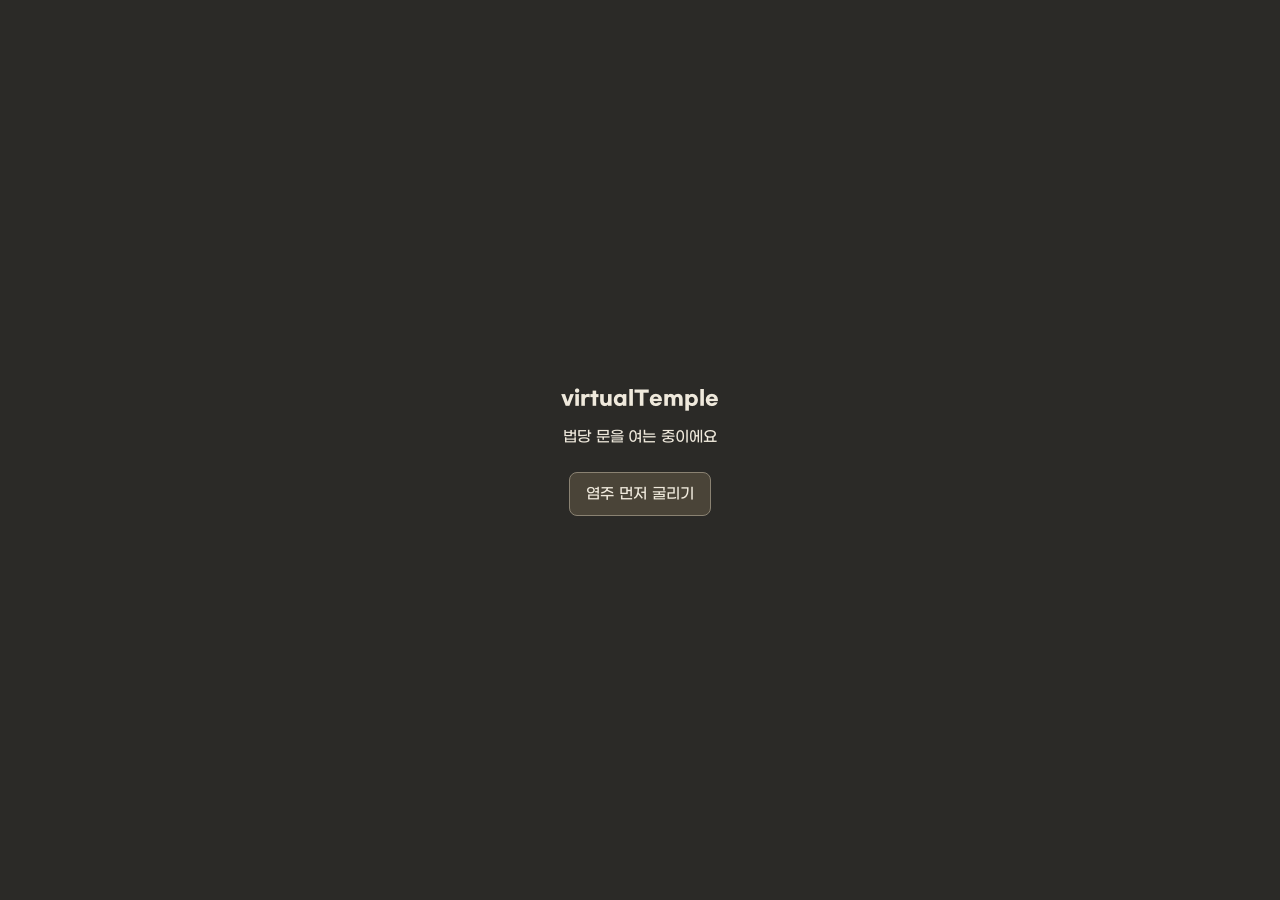
==== index.html @ 25caf983 "deploy: df808a8 빌드" ====
<!doctype html>
<html lang="ko">
  <head>
    <meta http-equiv="Content-Security-Policy" content="default-src &#39;none&#39;; script-src &#39;self&#39; &#39;sha256-3hFPHFUGffYRxtZd8nqk3a6K0NrKJYxoPYXUMUsw+XA=&#39;; style-src &#39;self&#39; &#39;sha256-pdSFGdtMpBKDDQ6z947Nz+AUYp8FgAUFLVKLdHSNdSY=&#39;; img-src &#39;self&#39; data:; font-src &#39;self&#39;; connect-src &#39;self&#39;; base-uri &#39;none&#39;; form-action &#39;none&#39;">

    <meta charset="UTF-8" />
    <meta name="viewport" content="width=device-width, initial-scale=1, viewport-fit=cover" />
    <title>virtualTemple</title>
    <link rel="icon" href="data:," />
    <style>@font-face{font-family:GmarketSans;src:url(./assets/GmarketSansMedium-0HF3YoFd.woff2)format("woff2");font-weight:100 500;font-display:swap}@font-face{font-family:GmarketSans;src:url(./assets/GmarketSansBold-CuKonOoB.woff2)format("woff2");font-weight:600 900;font-display:swap}html,body{background:#2b2a27;height:100%;margin:0;overflow:hidden}canvas{touch-action:none;-webkit-user-select:none;user-select:none;-webkit-touch-callout:none;display:block}[hidden]{display:none!important}#boot,#fatal-error{box-sizing:border-box;padding:max(24px, env(safe-area-inset-top)) max(24px, env(safe-area-inset-right)) max(24px, env(safe-area-inset-bottom)) max(24px, env(safe-area-inset-left));color:#efe9dc;text-align:center;word-break:keep-all;background:#2b2a27;flex-direction:column;justify-content:center;align-items:center;gap:12px;font-family:GmarketSans,system-ui,sans-serif;font-size:15px;line-height:1.5;display:flex;position:fixed;inset:0}#boot{z-index:10}#fatal-error{z-index:20}#boot h1,#fatal-error h1{margin:0;font-size:20px;font-weight:600}#boot p,#fatal-error p{margin:0}#boot a{min-height:44px;color:inherit;align-items:center;display:inline-flex}#boot button,#fatal-error button{min-height:44px;color:inherit;font:inherit;cursor:pointer;background:#4a4438;border:1px solid #8a8272;border-radius:8px;padding:0 16px}</style>
    <script type="module" crossorigin src="./assets/index-zRN9Ax6z.js"></script>
    <link rel="modulepreload" crossorigin href="./assets/preload-helper-CRzLMJPS.js">
  </head>
  <body>
    <div id="app"></div>
    <div id="boot">
      <h1>virtualTemple</h1>
      <noscript><p>이 사이트는 JavaScript가 있어야 들어갈 수 있어요. 브라우저 설정에서 켠 뒤 다시 들어와 주세요.</p></noscript>
      <p id="boot-loading" hidden>법당 문을 여는 중이에요</p>
      <div role="status" aria-live="polite">
        <p id="boot-slow" hidden>법당 준비가 늦어지고 있어요</p>
        <p id="boot-beads-failed" hidden>염주를 열지 못했어요. 다시 눌러주세요</p>
      </div>
      <a id="boot-reenter" href="" hidden>다시 들어가기</a>
      <button id="boot-beads" type="button" hidden>염주 먼저 굴리기</button>
    </div>
    <template id="fatal-template">
      <div id="fatal-error" role="alert">
        <h1>법당을 열지 못했어요</h1>
        <p>화면을 준비하지 못했어요. 다시 시도해도 안 되면 다른 브라우저로 다시 들어와 주세요.</p>
        <button type="button">다시 시도</button>
      </div>
    </template>
    <!--
      진입 청크나 그 공용 청크를 받지 못하면 번들 코드는 한 줄도 돌지 않습니다. 그래서 타이머와 오류 화면은
      번들이 아니라 여기에 있습니다 ENT-03 ENT-04 ENT-05. 번들은 `window.vtBoot`만 부릅니다(`app/bootScreen.ts`).
      이 스크립트를 고치면 11.8의 CSP 해시도 달라집니다.
    -->
    <script>
      (function () {
        var SLOW_MS = 2000;
        var REENTER_MS = 15000;
        var FAIL_MS = 45000;
        var byId = document.getElementById.bind(document);
        var held = false;
        var failPending = false;
        var timers = [
          setTimeout(function () {
            byId('boot-slow').hidden = false;
          }, SLOW_MS),
          setTimeout(function () {
            byId('boot-reenter').hidden = false;
          }, REENTER_MS),
          setTimeout(fail, FAIL_MS),
        ];

        byId('boot-loading').hidden = false;

        function fail() {
          // 염주를 굴리는 동안에는 끊지 않고, 닫을 때 보여 줍니다.
          if (held) {
            failPending = true;
            return;
          }
          if (byId('fatal-error')) return;
          timers.forEach(clearTimeout);
          var boot = byId('boot');
          if (boot) boot.hidden = true;
          var screen = byId('fatal-template').content.firstElementChild.cloneNode(true);
          var retry = screen.querySelector('button');
          // 실패한 동적 import를 브라우저가 기억할 수 있어, 재시도는 새로고침입니다.
          retry.addEventListener('click', function () {
            location.reload();
          });
          document.body.append(screen);
          retry.focus();
        }

        // 스크립트의 불러오기 실패는 버블링되지 않아 캡처 단계에서 받습니다.
        window.addEventListener(
          'error',
          function (event) {
            if (event.target && event.target.tagName === 'SCRIPT') fail();
          },
          true,
        );

        window.vtBoot = {
          fail: fail,
          /** 입장했습니다. 늦게라도 들어왔으면 오류 화면을 걷습니다. */
          finish: function () {
            timers.forEach(clearTimeout);
            held = false;
            failPending = false;
            [byId('boot'), byId('fatal-error')].forEach(function (node) {
              if (node) node.remove();
            });
          },
          /** 염주가 열려 있는 동안 숨깁니다. 염주 화면은 투명해서 부트 화면이 비칩니다. */
          hold: function (next) {
            held = next;
            var boot = byId('boot');
            if (boot) boot.hidden = next;
            if (!next && failPending) {
              failPending = false;
              fail();
            }
          },
        };
      })();
    </script>
  </body>
</html>
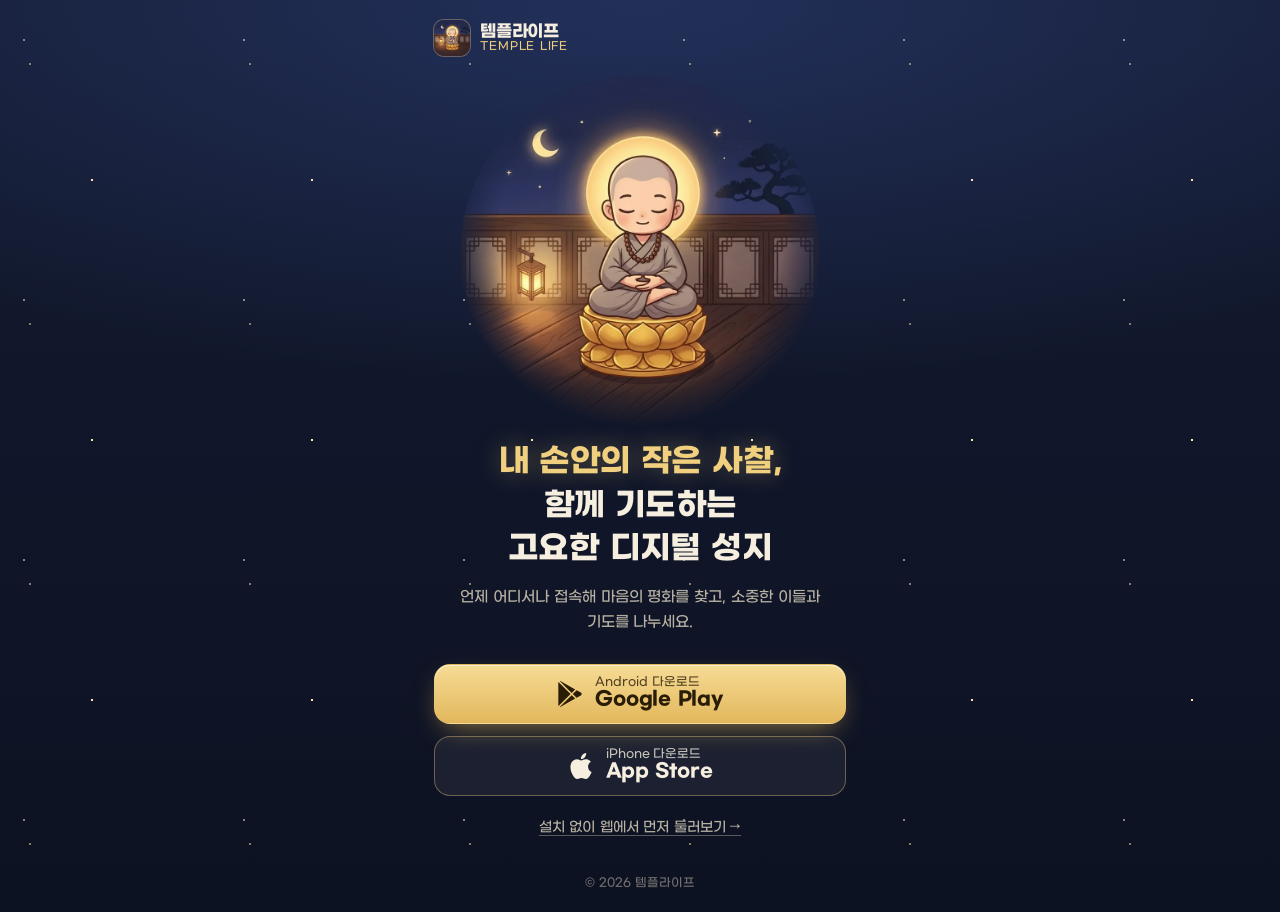
==== commit d83552f4: "deploy: 6619a79 빌드" ====
--- a/index.html
+++ b/index.html
@@ -1,113 +1,82 @@
 <!doctype html>
 <html lang="ko">
   <head>
-    <meta http-equiv="Content-Security-Policy" content="default-src &#39;none&#39;; script-src &#39;self&#39; &#39;sha256-3hFPHFUGffYRxtZd8nqk3a6K0NrKJYxoPYXUMUsw+XA=&#39;; style-src &#39;self&#39; &#39;sha256-pdSFGdtMpBKDDQ6z947Nz+AUYp8FgAUFLVKLdHSNdSY=&#39;; img-src &#39;self&#39; data:; font-src &#39;self&#39;; connect-src &#39;self&#39;; base-uri &#39;none&#39;; form-action &#39;none&#39;">
+    <meta http-equiv="Content-Security-Policy" content="default-src &#39;none&#39;; script-src &#39;self&#39; ; style-src &#39;self&#39; &#39;sha256-fHFejBwrLdo7uMPs2Z+yKxgiEYqveFKx8Se+dKNxgys=&#39;; img-src &#39;self&#39; data:; font-src &#39;self&#39;; media-src &#39;self&#39;; connect-src &#39;self&#39;; base-uri &#39;none&#39;; form-action &#39;none&#39;">
 
     <meta charset="UTF-8" />
     <meta name="viewport" content="width=device-width, initial-scale=1, viewport-fit=cover" />
-    <title>virtualTemple</title>
-    <link rel="icon" href="data:," />
-    <style>@font-face{font-family:GmarketSans;src:url(./assets/GmarketSansMedium-0HF3YoFd.woff2)format("woff2");font-weight:100 500;font-display:swap}@font-face{font-family:GmarketSans;src:url(./assets/GmarketSansBold-CuKonOoB.woff2)format("woff2");font-weight:600 900;font-display:swap}html,body{background:#2b2a27;height:100%;margin:0;overflow:hidden}canvas{touch-action:none;-webkit-user-select:none;user-select:none;-webkit-touch-callout:none;display:block}[hidden]{display:none!important}#boot,#fatal-error{box-sizing:border-box;padding:max(24px, env(safe-area-inset-top)) max(24px, env(safe-area-inset-right)) max(24px, env(safe-area-inset-bottom)) max(24px, env(safe-area-inset-left));color:#efe9dc;text-align:center;word-break:keep-all;background:#2b2a27;flex-direction:column;justify-content:center;align-items:center;gap:12px;font-family:GmarketSans,system-ui,sans-serif;font-size:15px;line-height:1.5;display:flex;position:fixed;inset:0}#boot{z-index:10}#fatal-error{z-index:20}#boot h1,#fatal-error h1{margin:0;font-size:20px;font-weight:600}#boot p,#fatal-error p{margin:0}#boot a{min-height:44px;color:inherit;align-items:center;display:inline-flex}#boot button,#fatal-error button{min-height:44px;color:inherit;font:inherit;cursor:pointer;background:#4a4438;border:1px solid #8a8272;border-radius:8px;padding:0 16px}</style>
-    <script type="module" crossorigin src="./assets/index-zRN9Ax6z.js"></script>
-    <link rel="modulepreload" crossorigin href="./assets/preload-helper-CRzLMJPS.js">
+    <title>템플라이프 · 내 손안의 작은 사찰</title>
+    <meta name="description" content="언제 어디서나 접속해 마음의 평화를 찾고, 소중한 이들과 기도를 나누세요." />
+    <meta name="theme-color" content="#141b31" />
+    <meta property="og:type" content="website" />
+    <meta property="og:title" content="템플라이프 · 내 손안의 작은 사찰" />
+    <meta property="og:description" content="함께 기도하는 고요한 디지털 성지. 언제 어디서나 접속해 마음의 평화를 찾으세요." />
+    <link rel="icon" href="./assets/app-icon-B0NhdCuH.webp" />
+    <!--
+      앱 소개(히어로) 페이지입니다. 모바일 세로 화면을 기준으로 만들었고, 넓은 화면에서는 가운데 한 줄로 보입니다.
+      법당(게임)은 `start.html`입니다. 스크립트가 없어 CSP에는 인라인 스타일 해시만 들어갑니다.
+      주석 안에 style, script 태그 이름을 꺾쇠와 함께 쓰지 않습니다. CSP 플러그인이 그것을 태그로 읽어 해시가 틀어집니다.
+    -->
+    <style>@font-face{font-family:GmarketSans;src:url(./assets/GmarketSansMedium-0HF3YoFd.woff2)format("woff2");font-weight:100 500;font-display:swap}@font-face{font-family:GmarketSans;src:url(./assets/GmarketSansBold-CuKonOoB.woff2)format("woff2");font-weight:600 900;font-display:swap}:root{--night:#141b31;--night-deep:#0d1222;--gold:#f0cf7e;--gold-deep:#c9973f;--paper:#f6efdf;--muted:#b8b2a3;--lightningcss-light: ;--lightningcss-dark:initial;color-scheme:dark}*,:before,:after{box-sizing:border-box}html{background:var(--night-deep);-webkit-text-size-adjust:100%;-moz-text-size-adjust:100%;text-size-adjust:100%}body{min-height:100svh;color:var(--paper);background:radial-gradient(120% 60% at 50% 0%, #22305a 0%, transparent 70%), linear-gradient(180deg, var(--night) 0%, var(--night-deep) 100%);word-break:keep-all;overflow-wrap:break-word;-webkit-tap-highlight-color:transparent;margin:0;font-family:GmarketSans,system-ui,-apple-system,Apple SD Gothic Neo,Noto Sans KR,sans-serif;line-height:1.5}body:before,body:after{content:"";z-index:0;pointer-events:none;background-repeat:repeat;background-size:220px 260px;position:fixed;inset:0}body:before{background-image:radial-gradient(1.4px 1.4px at 24px 40px,#fff8e1 50%,#0000 51%),radial-gradient(1px 1px at 150px 92px,#fff 50%,#0000 51%),radial-gradient(1.6px 1.6px at 92px 180px,#ffe7a8 50%,#0000 51%),radial-gradient(1px 1px at 198px 230px,#fff 50%,#0000 51%);animation:5s ease-in-out infinite twinkle}body:after{background-image:radial-gradient(1px 1px at 60px 120px,#fff 50%,#0000 51%),radial-gradient(1.4px 1.4px at 180px 24px,#ffe7a8 50%,#0000 51%),radial-gradient(1px 1px at 130px 210px,#fff8e1 50%,#0000 51%);background-position:70px 40px;animation:7s ease-in-out -3s infinite twinkle}@keyframes twinkle{0%,to{opacity:.35}50%{opacity:.9}}.page{z-index:1;max-width:460px;min-height:100svh;padding:max(20px, env(safe-area-inset-top)) max(24px, env(safe-area-inset-right)) max(20px, env(safe-area-inset-bottom)) max(24px, env(safe-area-inset-left));flex-direction:column;margin:0 auto;display:flex;position:relative}.brand{align-items:center;gap:10px;margin:0;display:flex}.brand img{border-radius:10px;width:36px;height:36px;box-shadow:0 0 0 1px #f0cf7e59}.brand-name{letter-spacing:-.01em;flex-direction:column;font-size:17px;font-weight:700;line-height:1.15;display:flex}.brand-name small{color:var(--gold);letter-spacing:.08em;font-size:11px;font-weight:500}.hero{text-align:center;flex-direction:column;flex:1;align-items:center;display:flex}.art{width:min(84vw,360px);margin:18px 0 6px;position:relative}.art:before{content:"";filter:blur(18px);background:radial-gradient(circle,#ffd6786b 0%,#ffd67800 70%);border-radius:50%;animation:6s ease-in-out infinite breathe;position:absolute;inset:6% 10% 22%}.art img{aspect-ratio:1;border-radius:50%;width:100%;height:auto;display:block;position:relative;-webkit-mask-image:radial-gradient(circle at 50% 46%,#000 54%,#0000 71%);mask-image:radial-gradient(circle at 50% 46%,#000 54%,#0000 71%)}@keyframes breathe{0%,to{opacity:.7;transform:scale(.97)}50%{opacity:1;transform:scale(1.04)}}h1{letter-spacing:-.02em;text-wrap:balance;margin:0;font-size:clamp(25px,7.4vw,32px);font-weight:700;line-height:1.36}h1 .lead{color:var(--gold);text-shadow:0 0 24px #f0cf7e59;display:block}h1 .rest{display:block}.sub{max-width:30em;color:var(--muted);text-wrap:pretty;margin:14px 0 0;font-size:15px;line-height:1.7}.stores{gap:12px;width:100%;margin:28px 0 0;padding:0;list-style:none;display:grid}.store{min-height:60px;color:var(--paper);background:#ffffff0f;border:1px solid #f0cf7e61;border-radius:16px;justify-content:center;align-items:center;gap:12px;padding:10px 20px;text-decoration:none;transition:transform .15s,background-color .15s;display:flex}.store:active{transform:scale(.98)}.store.primary{color:#2a1d08;background:linear-gradient(#f6dc95 0%,#e2b75c 100%);border-color:#0000;box-shadow:0 10px 28px -10px #f0be5aa6,inset 0 1px #ffffff8c}.store svg{flex:none;width:26px;height:26px}.store-label{text-align:left;flex-direction:column;align-items:flex-start;line-height:1.2;display:flex}.store-label small{opacity:.8;font-size:12px;font-weight:500}.store-label strong{letter-spacing:-.01em;font-size:19px;font-weight:700}.store:focus-visible,.web:focus-visible{outline:2px solid var(--gold);outline-offset:3px}.web{min-height:44px;color:var(--muted);text-underline-offset:4px;align-items:center;gap:6px;margin-top:10px;padding:0 8px;font-size:14px;-webkit-text-decoration:underline #b8b2a373;text-decoration:underline #b8b2a373;display:inline-flex}footer{color:#b8b2a399;text-align:center;margin-top:24px;font-size:12px}.rise{animation:.8s cubic-bezier(.2,.7,.2,1) both rise}.rise:nth-child(2){animation-delay:.12s}.rise:nth-child(3){animation-delay:.24s}.rise:nth-child(4){animation-delay:.36s}.rise:nth-child(5){animation-delay:.48s}@keyframes rise{0%{opacity:0;transform:translateY(14px)}to{opacity:1;transform:none}}@media (prefers-reduced-motion:reduce){body:before,body:after,.art:before,.rise{animation:none}}</style>
   </head>
   <body>
-    <div id="app"></div>
-    <div id="boot">
-      <h1>virtualTemple</h1>
-      <noscript><p>이 사이트는 JavaScript가 있어야 들어갈 수 있어요. 브라우저 설정에서 켠 뒤 다시 들어와 주세요.</p></noscript>
-      <p id="boot-loading" hidden>법당 문을 여는 중이에요</p>
-      <div role="status" aria-live="polite">
-        <p id="boot-slow" hidden>법당 준비가 늦어지고 있어요</p>
-        <p id="boot-beads-failed" hidden>염주를 열지 못했어요. 다시 눌러주세요</p>
-      </div>
-      <a id="boot-reenter" href="" hidden>다시 들어가기</a>
-      <button id="boot-beads" type="button" hidden>염주 먼저 굴리기</button>
+    <div class="page">
+      <header>
+        <p class="brand">
+          <img src="[data-uri]" width="36" height="36" alt="" />
+          <span class="brand-name">템플라이프<small>TEMPLE LIFE</small></span>
+        </p>
+      </header>
+
+      <main class="hero">
+        <figure class="art rise">
+          <img
+            src="./assets/hero-CpSQ2Wgz.webp"
+            width="880"
+            height="880"
+            alt="연꽃 좌대 위에서 두광을 두르고 명상하는 작은 스님"
+            fetchpriority="high"
+          />
+        </figure>
+
+        <h1 class="rise">
+          <span class="lead">내 손안의 작은 사찰,</span>
+          <span class="rest">함께 기도하는 고요한 디지털 성지</span>
+        </h1>
+
+        <p class="sub rise">언제 어디서나 접속해 마음의 평화를 찾고, 소중한 이들과 기도를 나누세요.</p>
+
+        <!--
+          스토어 주소. App Store 주소의 `id0000000000`은 앱 심사를 통과해 앱 ID가 나오면 실제 값으로 바꿉니다.
+          Android 주소는 패키지 이름(`com.templelife.app`)으로 정해집니다.
+        -->
+        <ul class="stores rise" aria-label="앱 내려받기">
+          <li>
+            <a class="store primary" href="https://play.google.com/store/apps/details?id=com.templelife.app" rel="noopener">
+              <svg viewBox="0 0 24 24" aria-hidden="true" fill="currentColor">
+                <path
+                  d="M22.018 13.298l-3.919 2.218-3.515-3.493 3.543-3.521 3.891 2.202a1.49 1.49 0 0 1 0 2.594zM1.337.924a1.486 1.486 0 0 0-.112.568v21.017c0 .217.045.419.124.6l11.155-11.087L1.337.924zm12.207 10.065l3.258-3.238L3.45.195a1.466 1.466 0 0 0-.946-.179l11.04 10.973zm0 2.067l-11 10.933c.298.036.612-.016.906-.183l13.324-7.54-3.23-3.21z"
+                />
+              </svg>
+              <span class="store-label"><small>Android 다운로드</small><strong>Google Play</strong></span>
+            </a>
+          </li>
+          <li>
+            <a class="store" href="https://apps.apple.com/kr/app/id0000000000" rel="noopener">
+              <svg viewBox="0 0 24 24" aria-hidden="true" fill="currentColor">
+                <path
+                  d="M12.152 6.896c-.948 0-2.415-1.078-3.96-1.04-2.04.027-3.91 1.183-4.961 3.014-2.117 3.675-.546 9.103 1.519 12.09 1.013 1.454 2.208 3.09 3.792 3.039 1.52-.065 2.09-.987 3.935-.987 1.831 0 2.35.987 3.96.948 1.637-.026 2.676-1.48 3.676-2.948 1.156-1.688 1.636-3.325 1.662-3.415-.039-.013-3.182-1.221-3.22-4.857-.026-3.04 2.48-4.494 2.597-4.559-1.429-2.09-3.623-2.324-4.39-2.376-2-.156-3.675 1.09-4.61 1.09zM15.53 3.83c.843-1.012 1.4-2.427 1.245-3.83-1.207.052-2.662.805-3.532 1.818-.78.896-1.454 2.338-1.273 3.714 1.338.104 2.715-.688 3.559-1.701"
+                />
+              </svg>
+              <span class="store-label"><small>iPhone 다운로드</small><strong>App Store</strong></span>
+            </a>
+          </li>
+        </ul>
+
+        <a class="web rise" href="./start.html">설치 없이 웹에서 먼저 둘러보기 →</a>
+      </main>
+
+      <footer>© 2026 템플라이프</footer>
     </div>
-    <template id="fatal-template">
-      <div id="fatal-error" role="alert">
-        <h1>법당을 열지 못했어요</h1>
-        <p>화면을 준비하지 못했어요. 다시 시도해도 안 되면 다른 브라우저로 다시 들어와 주세요.</p>
-        <button type="button">다시 시도</button>
-      </div>
-    </template>
-    <!--
-      진입 청크나 그 공용 청크를 받지 못하면 번들 코드는 한 줄도 돌지 않습니다. 그래서 타이머와 오류 화면은
-      번들이 아니라 여기에 있습니다 ENT-03 ENT-04 ENT-05. 번들은 `window.vtBoot`만 부릅니다(`app/bootScreen.ts`).
-      이 스크립트를 고치면 11.8의 CSP 해시도 달라집니다.
-    -->
-    <script>
-      (function () {
-        var SLOW_MS = 2000;
-        var REENTER_MS = 15000;
-        var FAIL_MS = 45000;
-        var byId = document.getElementById.bind(document);
-        var held = false;
-        var failPending = false;
-        var timers = [
-          setTimeout(function () {
-            byId('boot-slow').hidden = false;
-          }, SLOW_MS),
-          setTimeout(function () {
-            byId('boot-reenter').hidden = false;
-          }, REENTER_MS),
-          setTimeout(fail, FAIL_MS),
-        ];
-
-        byId('boot-loading').hidden = false;
-
-        function fail() {
-          // 염주를 굴리는 동안에는 끊지 않고, 닫을 때 보여 줍니다.
-          if (held) {
-            failPending = true;
-            return;
-          }
-          if (byId('fatal-error')) return;
-          timers.forEach(clearTimeout);
-          var boot = byId('boot');
-          if (boot) boot.hidden = true;
-          var screen = byId('fatal-template').content.firstElementChild.cloneNode(true);
-          var retry = screen.querySelector('button');
-          // 실패한 동적 import를 브라우저가 기억할 수 있어, 재시도는 새로고침입니다.
-          retry.addEventListener('click', function () {
-            location.reload();
-          });
-          document.body.append(screen);
-          retry.focus();
-        }
-
-        // 스크립트의 불러오기 실패는 버블링되지 않아 캡처 단계에서 받습니다.
-        window.addEventListener(
-          'error',
-          function (event) {
-            if (event.target && event.target.tagName === 'SCRIPT') fail();
-          },
-          true,
-        );
-
-        window.vtBoot = {
-          fail: fail,
-          /** 입장했습니다. 늦게라도 들어왔으면 오류 화면을 걷습니다. */
-          finish: function () {
-            timers.forEach(clearTimeout);
-            held = false;
-            failPending = false;
-            [byId('boot'), byId('fatal-error')].forEach(function (node) {
-              if (node) node.remove();
-            });
-          },
-          /** 염주가 열려 있는 동안 숨깁니다. 염주 화면은 투명해서 부트 화면이 비칩니다. */
-          hold: function (next) {
-            held = next;
-            var boot = byId('boot');
-            if (boot) boot.hidden = next;
-            if (!next && failPending) {
-              failPending = false;
-              fail();
-            }
-          },
-        };
-      })();
-    </script>
   </body>
 </html>
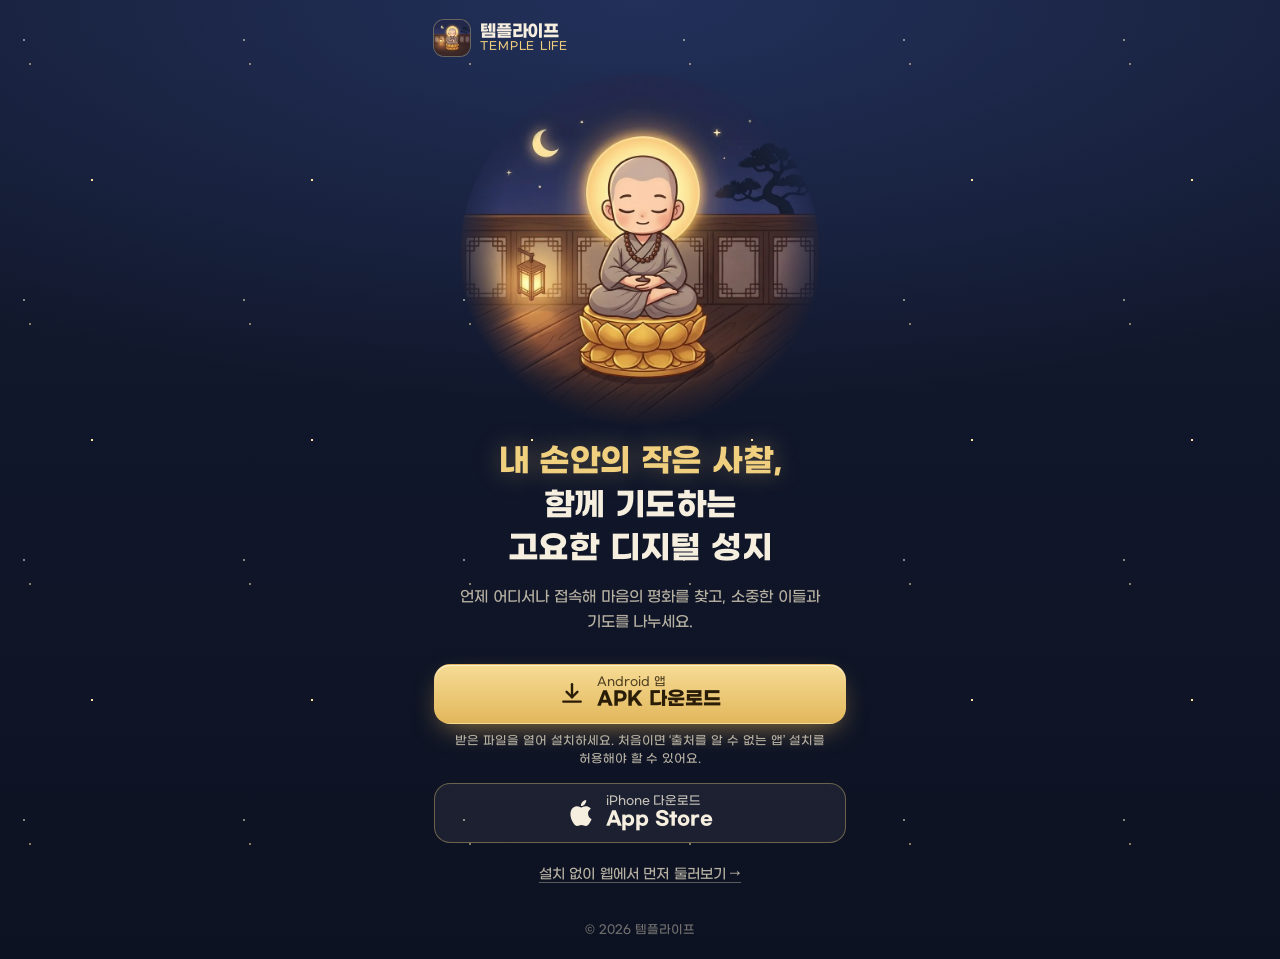
==== commit 683a32e6: "deploy: b3f7b75 빌드" ====
--- a/index.html
+++ b/index.html
@@ -1,7 +1,7 @@
 <!doctype html>
 <html lang="ko">
   <head>
-    <meta http-equiv="Content-Security-Policy" content="default-src &#39;none&#39;; script-src &#39;self&#39; ; style-src &#39;self&#39; &#39;sha256-fHFejBwrLdo7uMPs2Z+yKxgiEYqveFKx8Se+dKNxgys=&#39;; img-src &#39;self&#39; data:; font-src &#39;self&#39;; media-src &#39;self&#39;; connect-src &#39;self&#39;; base-uri &#39;none&#39;; form-action &#39;none&#39;">
+    <meta http-equiv="Content-Security-Policy" content="default-src &#39;none&#39;; script-src &#39;self&#39; ; style-src &#39;self&#39; &#39;sha256-TctJuqmGWXInjwsr/NuQCxfiNNWCojLMYXRc4YjYGCg=&#39;; img-src &#39;self&#39; data:; font-src &#39;self&#39;; media-src &#39;self&#39;; connect-src &#39;self&#39;; base-uri &#39;none&#39;; form-action &#39;none&#39;">
 
     <meta charset="UTF-8" />
     <meta name="viewport" content="width=device-width, initial-scale=1, viewport-fit=cover" />
@@ -17,7 +17,7 @@
       법당(게임)은 `start.html`입니다. 스크립트가 없어 CSP에는 인라인 스타일 해시만 들어갑니다.
       주석 안에 style, script 태그 이름을 꺾쇠와 함께 쓰지 않습니다. CSP 플러그인이 그것을 태그로 읽어 해시가 틀어집니다.
     -->
-    <style>@font-face{font-family:GmarketSans;src:url(./assets/GmarketSansMedium-0HF3YoFd.woff2)format("woff2");font-weight:100 500;font-display:swap}@font-face{font-family:GmarketSans;src:url(./assets/GmarketSansBold-CuKonOoB.woff2)format("woff2");font-weight:600 900;font-display:swap}:root{--night:#141b31;--night-deep:#0d1222;--gold:#f0cf7e;--gold-deep:#c9973f;--paper:#f6efdf;--muted:#b8b2a3;--lightningcss-light: ;--lightningcss-dark:initial;color-scheme:dark}*,:before,:after{box-sizing:border-box}html{background:var(--night-deep);-webkit-text-size-adjust:100%;-moz-text-size-adjust:100%;text-size-adjust:100%}body{min-height:100svh;color:var(--paper);background:radial-gradient(120% 60% at 50% 0%, #22305a 0%, transparent 70%), linear-gradient(180deg, var(--night) 0%, var(--night-deep) 100%);word-break:keep-all;overflow-wrap:break-word;-webkit-tap-highlight-color:transparent;margin:0;font-family:GmarketSans,system-ui,-apple-system,Apple SD Gothic Neo,Noto Sans KR,sans-serif;line-height:1.5}body:before,body:after{content:"";z-index:0;pointer-events:none;background-repeat:repeat;background-size:220px 260px;position:fixed;inset:0}body:before{background-image:radial-gradient(1.4px 1.4px at 24px 40px,#fff8e1 50%,#0000 51%),radial-gradient(1px 1px at 150px 92px,#fff 50%,#0000 51%),radial-gradient(1.6px 1.6px at 92px 180px,#ffe7a8 50%,#0000 51%),radial-gradient(1px 1px at 198px 230px,#fff 50%,#0000 51%);animation:5s ease-in-out infinite twinkle}body:after{background-image:radial-gradient(1px 1px at 60px 120px,#fff 50%,#0000 51%),radial-gradient(1.4px 1.4px at 180px 24px,#ffe7a8 50%,#0000 51%),radial-gradient(1px 1px at 130px 210px,#fff8e1 50%,#0000 51%);background-position:70px 40px;animation:7s ease-in-out -3s infinite twinkle}@keyframes twinkle{0%,to{opacity:.35}50%{opacity:.9}}.page{z-index:1;max-width:460px;min-height:100svh;padding:max(20px, env(safe-area-inset-top)) max(24px, env(safe-area-inset-right)) max(20px, env(safe-area-inset-bottom)) max(24px, env(safe-area-inset-left));flex-direction:column;margin:0 auto;display:flex;position:relative}.brand{align-items:center;gap:10px;margin:0;display:flex}.brand img{border-radius:10px;width:36px;height:36px;box-shadow:0 0 0 1px #f0cf7e59}.brand-name{letter-spacing:-.01em;flex-direction:column;font-size:17px;font-weight:700;line-height:1.15;display:flex}.brand-name small{color:var(--gold);letter-spacing:.08em;font-size:11px;font-weight:500}.hero{text-align:center;flex-direction:column;flex:1;align-items:center;display:flex}.art{width:min(84vw,360px);margin:18px 0 6px;position:relative}.art:before{content:"";filter:blur(18px);background:radial-gradient(circle,#ffd6786b 0%,#ffd67800 70%);border-radius:50%;animation:6s ease-in-out infinite breathe;position:absolute;inset:6% 10% 22%}.art img{aspect-ratio:1;border-radius:50%;width:100%;height:auto;display:block;position:relative;-webkit-mask-image:radial-gradient(circle at 50% 46%,#000 54%,#0000 71%);mask-image:radial-gradient(circle at 50% 46%,#000 54%,#0000 71%)}@keyframes breathe{0%,to{opacity:.7;transform:scale(.97)}50%{opacity:1;transform:scale(1.04)}}h1{letter-spacing:-.02em;text-wrap:balance;margin:0;font-size:clamp(25px,7.4vw,32px);font-weight:700;line-height:1.36}h1 .lead{color:var(--gold);text-shadow:0 0 24px #f0cf7e59;display:block}h1 .rest{display:block}.sub{max-width:30em;color:var(--muted);text-wrap:pretty;margin:14px 0 0;font-size:15px;line-height:1.7}.stores{gap:12px;width:100%;margin:28px 0 0;padding:0;list-style:none;display:grid}.store{min-height:60px;color:var(--paper);background:#ffffff0f;border:1px solid #f0cf7e61;border-radius:16px;justify-content:center;align-items:center;gap:12px;padding:10px 20px;text-decoration:none;transition:transform .15s,background-color .15s;display:flex}.store:active{transform:scale(.98)}.store.primary{color:#2a1d08;background:linear-gradient(#f6dc95 0%,#e2b75c 100%);border-color:#0000;box-shadow:0 10px 28px -10px #f0be5aa6,inset 0 1px #ffffff8c}.store svg{flex:none;width:26px;height:26px}.store-label{text-align:left;flex-direction:column;align-items:flex-start;line-height:1.2;display:flex}.store-label small{opacity:.8;font-size:12px;font-weight:500}.store-label strong{letter-spacing:-.01em;font-size:19px;font-weight:700}.store:focus-visible,.web:focus-visible{outline:2px solid var(--gold);outline-offset:3px}.web{min-height:44px;color:var(--muted);text-underline-offset:4px;align-items:center;gap:6px;margin-top:10px;padding:0 8px;font-size:14px;-webkit-text-decoration:underline #b8b2a373;text-decoration:underline #b8b2a373;display:inline-flex}footer{color:#b8b2a399;text-align:center;margin-top:24px;font-size:12px}.rise{animation:.8s cubic-bezier(.2,.7,.2,1) both rise}.rise:nth-child(2){animation-delay:.12s}.rise:nth-child(3){animation-delay:.24s}.rise:nth-child(4){animation-delay:.36s}.rise:nth-child(5){animation-delay:.48s}@keyframes rise{0%{opacity:0;transform:translateY(14px)}to{opacity:1;transform:none}}@media (prefers-reduced-motion:reduce){body:before,body:after,.art:before,.rise{animation:none}}</style>
+    <style>@font-face{font-family:GmarketSans;src:url(./assets/GmarketSansMedium-0HF3YoFd.woff2)format("woff2");font-weight:100 500;font-display:swap}@font-face{font-family:GmarketSans;src:url(./assets/GmarketSansBold-CuKonOoB.woff2)format("woff2");font-weight:600 900;font-display:swap}:root{--night:#141b31;--night-deep:#0d1222;--gold:#f0cf7e;--gold-deep:#c9973f;--paper:#f6efdf;--muted:#b8b2a3;--lightningcss-light: ;--lightningcss-dark:initial;color-scheme:dark}*,:before,:after{box-sizing:border-box}html{background:var(--night-deep);-webkit-text-size-adjust:100%;-moz-text-size-adjust:100%;text-size-adjust:100%}body{min-height:100svh;color:var(--paper);background:radial-gradient(120% 60% at 50% 0%, #22305a 0%, transparent 70%), linear-gradient(180deg, var(--night) 0%, var(--night-deep) 100%);word-break:keep-all;overflow-wrap:break-word;-webkit-tap-highlight-color:transparent;margin:0;font-family:GmarketSans,system-ui,-apple-system,Apple SD Gothic Neo,Noto Sans KR,sans-serif;line-height:1.5}body:before,body:after{content:"";z-index:0;pointer-events:none;background-repeat:repeat;background-size:220px 260px;position:fixed;inset:0}body:before{background-image:radial-gradient(1.4px 1.4px at 24px 40px,#fff8e1 50%,#0000 51%),radial-gradient(1px 1px at 150px 92px,#fff 50%,#0000 51%),radial-gradient(1.6px 1.6px at 92px 180px,#ffe7a8 50%,#0000 51%),radial-gradient(1px 1px at 198px 230px,#fff 50%,#0000 51%);animation:5s ease-in-out infinite twinkle}body:after{background-image:radial-gradient(1px 1px at 60px 120px,#fff 50%,#0000 51%),radial-gradient(1.4px 1.4px at 180px 24px,#ffe7a8 50%,#0000 51%),radial-gradient(1px 1px at 130px 210px,#fff8e1 50%,#0000 51%);background-position:70px 40px;animation:7s ease-in-out -3s infinite twinkle}@keyframes twinkle{0%,to{opacity:.35}50%{opacity:.9}}.page{z-index:1;max-width:460px;min-height:100svh;padding:max(20px, env(safe-area-inset-top)) max(24px, env(safe-area-inset-right)) max(20px, env(safe-area-inset-bottom)) max(24px, env(safe-area-inset-left));flex-direction:column;margin:0 auto;display:flex;position:relative}.brand{align-items:center;gap:10px;margin:0;display:flex}.brand img{border-radius:10px;width:36px;height:36px;box-shadow:0 0 0 1px #f0cf7e59}.brand-name{letter-spacing:-.01em;flex-direction:column;font-size:17px;font-weight:700;line-height:1.15;display:flex}.brand-name small{color:var(--gold);letter-spacing:.08em;font-size:11px;font-weight:500}.hero{text-align:center;flex-direction:column;flex:1;align-items:center;display:flex}.art{width:min(84vw,360px);margin:18px 0 6px;position:relative}.art:before{content:"";filter:blur(18px);background:radial-gradient(circle,#ffd6786b 0%,#ffd67800 70%);border-radius:50%;animation:6s ease-in-out infinite breathe;position:absolute;inset:6% 10% 22%}.art img{aspect-ratio:1;border-radius:50%;width:100%;height:auto;display:block;position:relative;-webkit-mask-image:radial-gradient(circle at 50% 46%,#000 54%,#0000 71%);mask-image:radial-gradient(circle at 50% 46%,#000 54%,#0000 71%)}@keyframes breathe{0%,to{opacity:.7;transform:scale(.97)}50%{opacity:1;transform:scale(1.04)}}h1{letter-spacing:-.02em;text-wrap:balance;margin:0;font-size:clamp(25px,7.4vw,32px);font-weight:700;line-height:1.36}h1 .lead{color:var(--gold);text-shadow:0 0 24px #f0cf7e59;display:block}h1 .rest{display:block}.sub{max-width:30em;color:var(--muted);text-wrap:pretty;margin:14px 0 0;font-size:15px;line-height:1.7}.stores{gap:12px;width:100%;margin:28px 0 0;padding:0;list-style:none;display:grid}.store{min-height:60px;color:var(--paper);background:#ffffff0f;border:1px solid #f0cf7e61;border-radius:16px;justify-content:center;align-items:center;gap:12px;padding:10px 20px;text-decoration:none;transition:transform .15s,background-color .15s;display:flex}.store:active{transform:scale(.98)}.store.primary{color:#2a1d08;background:linear-gradient(#f6dc95 0%,#e2b75c 100%);border-color:#0000;box-shadow:0 10px 28px -10px #f0be5aa6,inset 0 1px #ffffff8c}.store svg{flex:none;width:26px;height:26px}.store-label{text-align:left;flex-direction:column;align-items:flex-start;line-height:1.2;display:flex}.store-label small{opacity:.8;font-size:12px;font-weight:500}.store-label strong{letter-spacing:-.01em;font-size:19px;font-weight:700}.apk-note{color:var(--muted);margin:8px 4px 2px;font-size:12px;line-height:1.55}.store:focus-visible,.web:focus-visible{outline:2px solid var(--gold);outline-offset:3px}.web{min-height:44px;color:var(--muted);text-underline-offset:4px;align-items:center;gap:6px;margin-top:10px;padding:0 8px;font-size:14px;-webkit-text-decoration:underline #b8b2a373;text-decoration:underline #b8b2a373;display:inline-flex}footer{color:#b8b2a399;text-align:center;margin-top:24px;font-size:12px}.rise{animation:.8s cubic-bezier(.2,.7,.2,1) both rise}.rise:nth-child(2){animation-delay:.12s}.rise:nth-child(3){animation-delay:.24s}.rise:nth-child(4){animation-delay:.36s}.rise:nth-child(5){animation-delay:.48s}@keyframes rise{0%{opacity:0;transform:translateY(14px)}to{opacity:1;transform:none}}@media (prefers-reduced-motion:reduce){body:before,body:after,.art:before,.rise{animation:none}}</style>
   </head>
   <body>
     <div class="page">
@@ -47,19 +47,21 @@
         <p class="sub rise">언제 어디서나 접속해 마음의 평화를 찾고, 소중한 이들과 기도를 나누세요.</p>
 
         <!--
-          스토어 주소. App Store 주소의 `id0000000000`은 앱 심사를 통과해 앱 ID가 나오면 실제 값으로 바꿉니다.
-          Android 주소는 패키지 이름(`com.templelife.app`)으로 정해집니다.
+          내려받기 주소. Android는 이 사이트의 APK를 바로 받습니다. `npm run upload-web`이 빌드해 둔 APK를
+          `download/templelife.apk`로 함께 올립니다(`mobile/scripts/copy-apk-to-web.mjs`).
+          App Store 주소의 `id0000000000`은 앱 심사를 통과해 앱 ID가 나오면 실제 값으로 바꿉니다.
         -->
         <ul class="stores rise" aria-label="앱 내려받기">
           <li>
-            <a class="store primary" href="https://play.google.com/store/apps/details?id=com.templelife.app" rel="noopener">
-              <svg viewBox="0 0 24 24" aria-hidden="true" fill="currentColor">
-                <path
-                  d="M22.018 13.298l-3.919 2.218-3.515-3.493 3.543-3.521 3.891 2.202a1.49 1.49 0 0 1 0 2.594zM1.337.924a1.486 1.486 0 0 0-.112.568v21.017c0 .217.045.419.124.6l11.155-11.087L1.337.924zm12.207 10.065l3.258-3.238L3.45.195a1.466 1.466 0 0 0-.946-.179l11.04 10.973zm0 2.067l-11 10.933c.298.036.612-.016.906-.183l13.324-7.54-3.23-3.21z"
-                />
+            <a class="store primary" href="./download/templelife.apk" download="templelife.apk" type="application/vnd.android.package-archive">
+              <svg viewBox="0 0 24 24" aria-hidden="true" fill="none" stroke="currentColor" stroke-width="2.2" stroke-linecap="round" stroke-linejoin="round">
+                <path d="M12 3v12" />
+                <path d="M7 10l5 5 5-5" />
+                <path d="M4 19h16" />
               </svg>
-              <span class="store-label"><small>Android 다운로드</small><strong>Google Play</strong></span>
+              <span class="store-label"><small>Android 앱</small><strong>APK 다운로드</strong></span>
             </a>
+            <p class="apk-note">받은 파일을 열어 설치하세요. 처음이면 ‘출처를 알 수 없는 앱’ 설치를 허용해야 할 수 있어요.</p>
           </li>
           <li>
             <a class="store" href="https://apps.apple.com/kr/app/id0000000000" rel="noopener">
